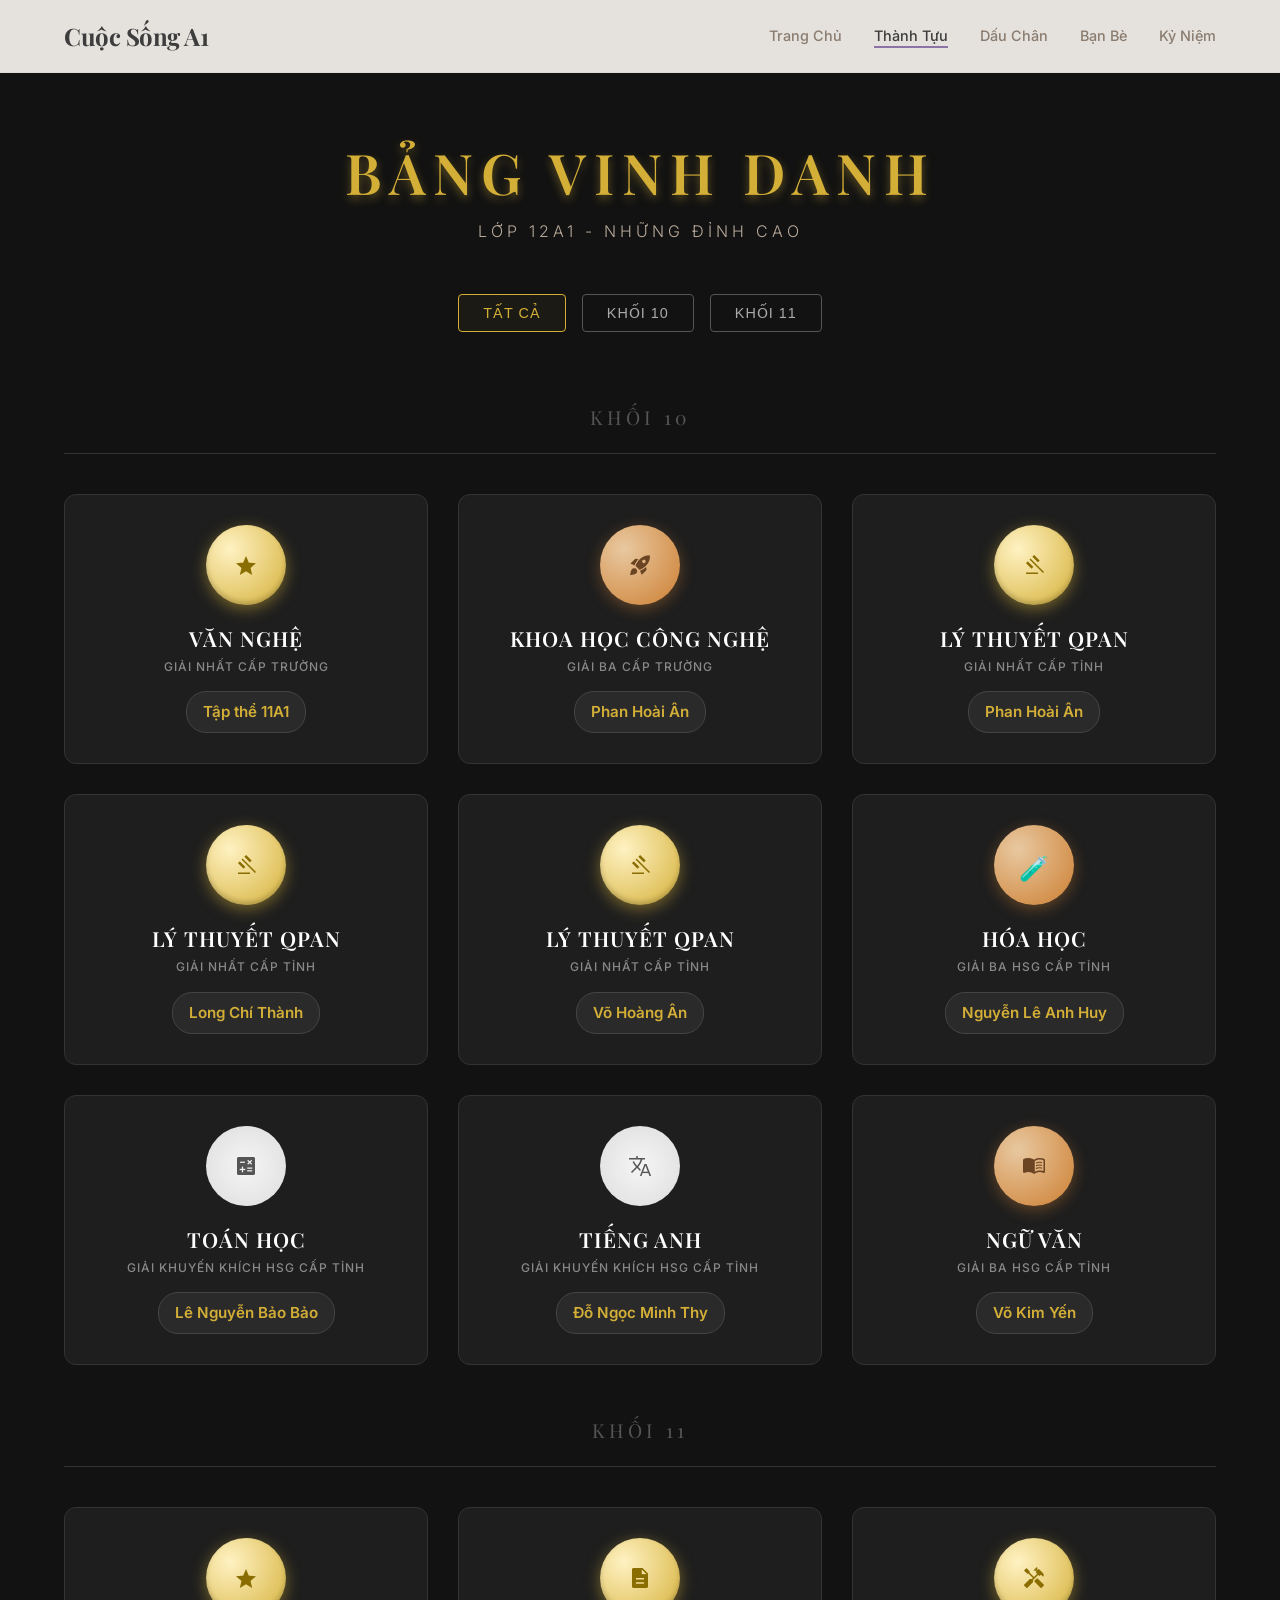
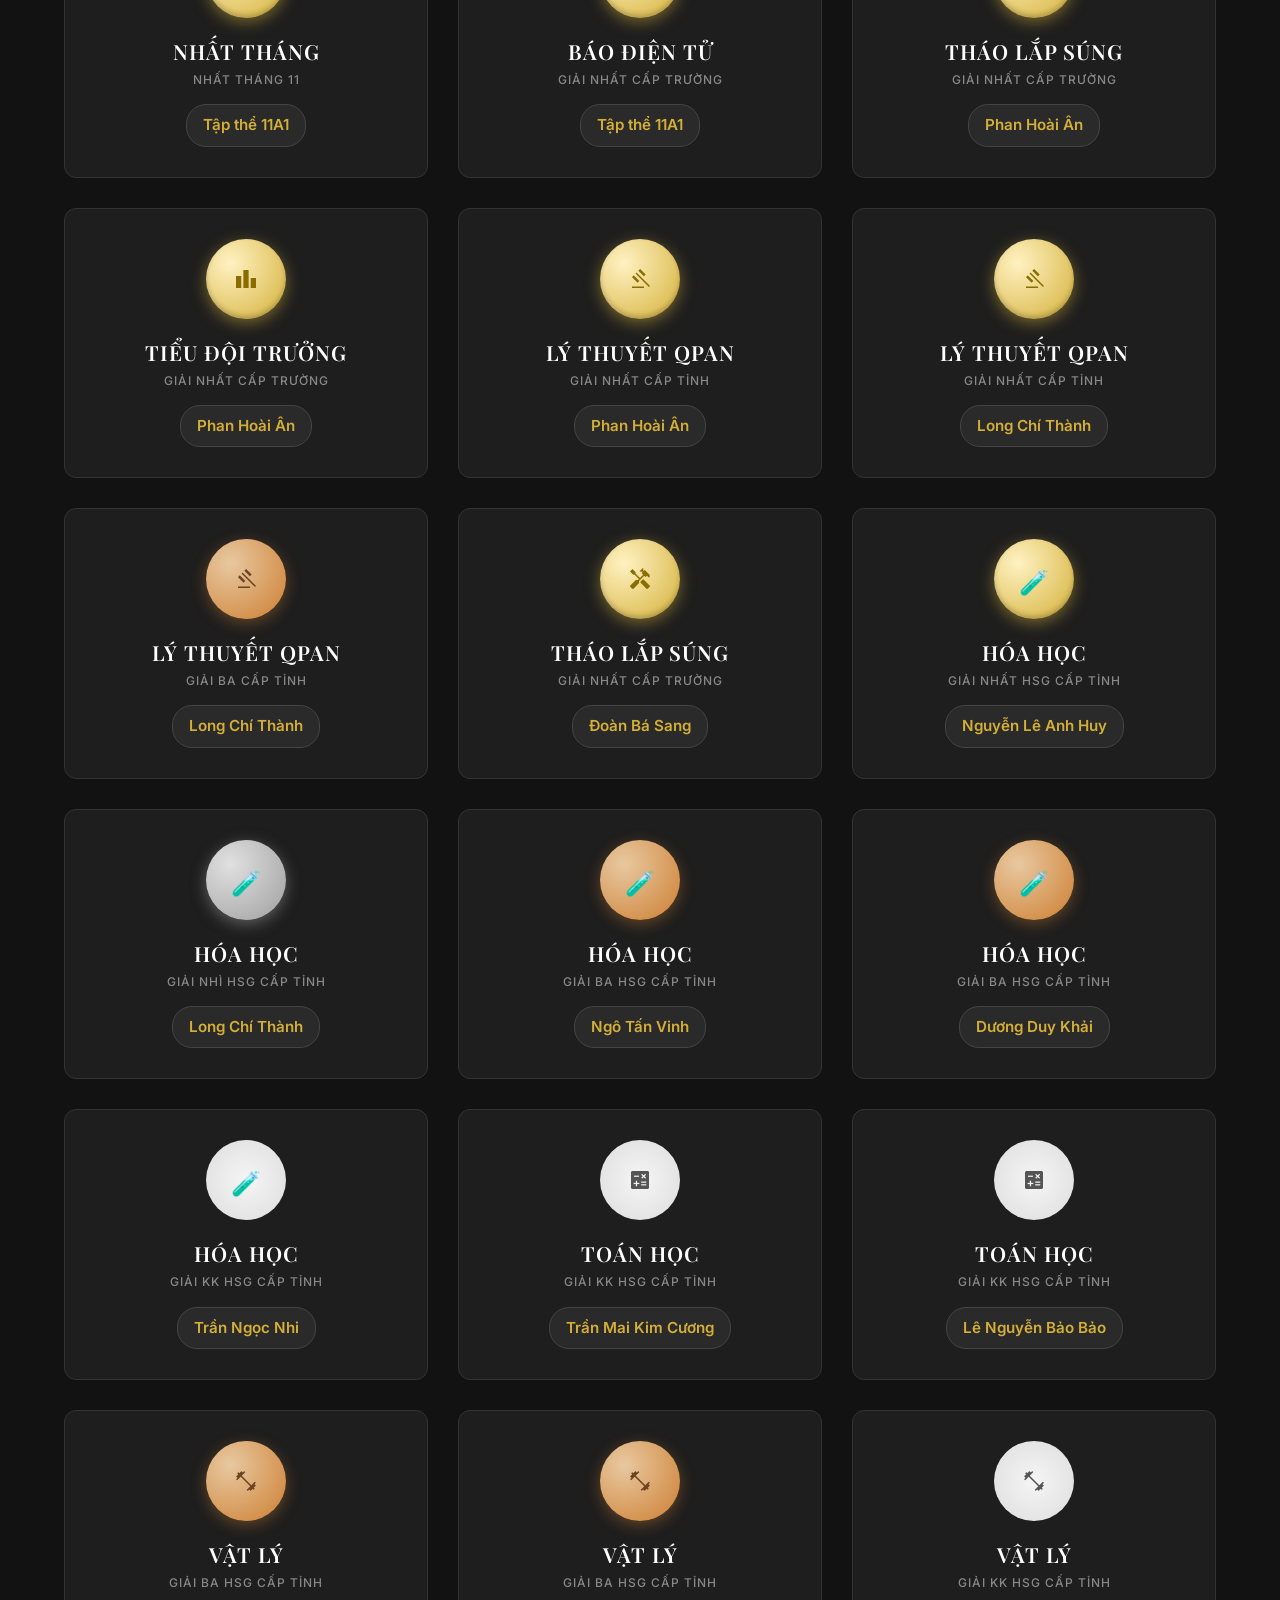
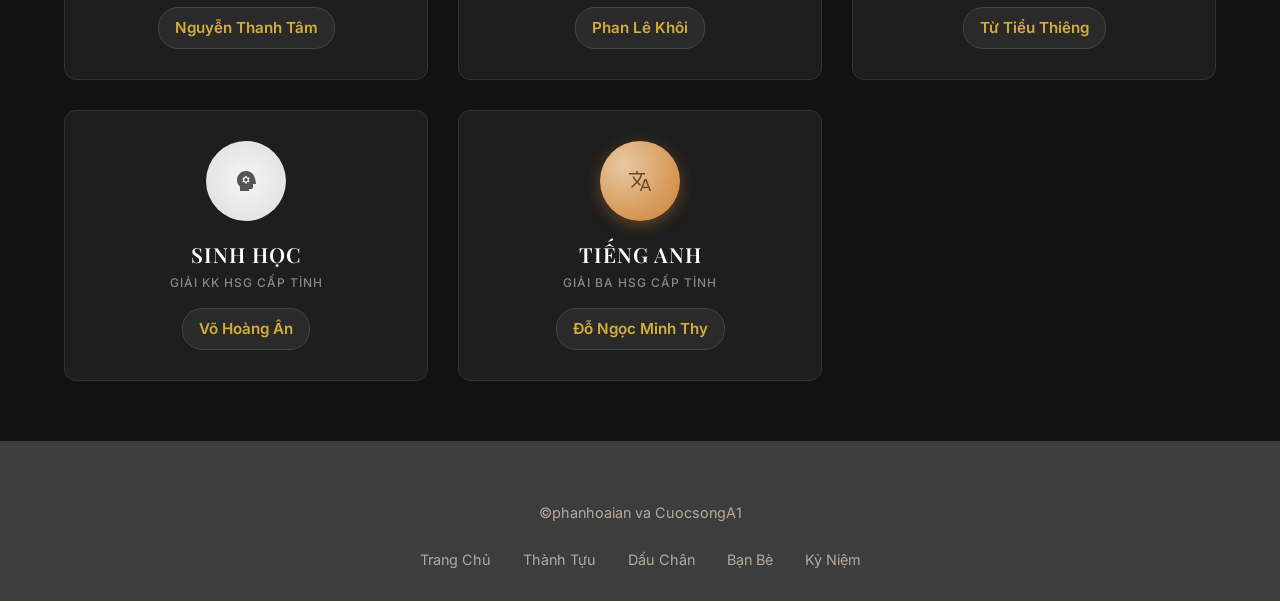
==== achievements/index.html @ 9101a154 "Add files via upload" ====
<!DOCTYPE html>
<html lang="vi">
<head>
    <meta charset="UTF-8">
    <meta name="viewport" content="width=device-width, initial-scale=1.0">
    <title>Bảng Vàng - 12A1</title>
    <!-- Material Icons (Sang trọng) -->
    <link rel="stylesheet" href="https://fonts.googleapis.com/css2?family=Material+Symbols+Outlined:opsz,wght,FILL,GRAD@24,400,0,0" />
    <link rel="stylesheet" href="css/style.css">
    <link rel="preconnect" href="https://fonts.googleapis.com">
    <link rel="preconnect" href="https://fonts.gstatic.com" crossorigin>
    <!-- Font Chữ Hoàng Gia -->
    <link href="https://fonts.googleapis.com/css2?family=Playfair+Display:wght@400;600;700&family=Inter:wght@300;400;500&display=swap" rel="stylesheet">
    <link rel="shortcut icon" href="https://scontent.fsgn22-1.fna.fbcdn.net/v/t39.30808-1/626630319_122153232092719823_8777034317655926720_n.jpg?stp=dst-jpg_s200x200_tt6&_nc_cat=101&ccb=1-7&_nc_sid=1d2534&_nc_eui2=AeEyj0QNQNaCWDldyul79r_QkZm5VjyvI9yRmblWPK8j3D_sSsfe5cs8A8IA8PeKLNAv_W7htjBFcPsHTziCKK48&_nc_ohc=3yDptLnnUp8Q7kNvwF9u_Lq&_nc_oc=AdrdIYrBHC6mQlR0VF8q8J63vqtb9BoQ-V44E0uIsfdupX2R-YuXMeVOrKI9eE0JbVaA23MNsVKDD-mw1TEElf0S&_nc_zt=24&_nc_ht=scontent.fsgn22-1.fna&_nc_gid=ArXGuorG_A_FlN2onKPrpw&oh=00_Af1xdZVEeotEnHmuKKEDjIhRKZL2exEjdsrtC2wed363jg&oe=69F21630" type="image/x-icon">

    <link href="https://fonts.googleapis.com/css2?family=Playfair+Display:wght@700;900&family=Inter:wght@400;500&display=swap" rel="stylesheet">
</head>
<body>
        <nav class="navbar">
        <div class="nav-container">
            <a href="" class="nav-logo">Cuộc Sống A1</a>
            <button class="nav-toggle" aria-label="Toggle menu">
                <span></span>
                <span></span>
                <span></span>
            </button>
            <ul class="nav-menu">
                <li><a href="">Trang Chủ</a></li>
                <li><a href="" class="active">Thành Tựu</a></li>
                <li><a href="">Dấu Chân</a></li>
                <li><a href="">Bạn Bè</a></li>
                <li><a href="">Kỷ Niệm</a></li>
            </ul>
        </div>
    </nav>

    <main class="royal-achievements">
        <div class="container">
            <br><br><br>
            <header class="royal-header">
                <h1>BẢNG VINH DANH</h1>
                <p style="text-transform: uppercase; letter-spacing: 4px; color: var(--text-muted); font-weight: 300;">Lớp 12A1 - Những đỉnh cao</p>
            </header>

            <div class="filters">
                <button class="filter-btn active" data-filter="all">Tất Cả</button>
                <button class="filter-btn" data-filter="10">Khối 10</button>
                <button class="filter-btn" data-filter="11">Khối 11</button>
            </div>

            <div class="trophy-grid">

                <!-- Tiêu đề khối -->
                <div class="section-divider" data-filter="10">KHỐI 10</div>

                <!-- 1. Văn Nghệ -->
                <div class="trophy-card" data-tier="1" data-filter="10">
                    <div class="trophy-icon gold">
                        <span class="material-symbols-outlined">star</span>
                    </div>
                    <div class="trophy-content">
                        <h2 class="trophy-title">VĂN NGHỆ</h2>
                        <p class="trophy-sub">GIẢI NHẤT CẤP TRƯỜNG</p>
                        <div class="trophy-pill">Tập thể 11A1</div>
                    </div>
                </div>

                <!-- 2. KHKT -->
                <div class="trophy-card" data-tier="3" data-filter="10">
                    <div class="trophy-icon bronze">
                        <span class="material-symbols-outlined">rocket_launch</span>
                    </div>
                    <div class="trophy-content">
                        <h2 class="trophy-title">KHOA HỌC CÔNG NGHỆ</h2>
                        <p class="trophy-sub">GIẢI BA CẤP TRƯỜNG</p>
                        <div class="trophy-pill">Phan Hoài Ân</div>
                    </div>
                </div>

                <!-- 3. QPAN (Phan) -->
                <div class="trophy-card" data-tier="1" data-filter="10">
                    <div class="trophy-icon gold">
                        <span class="material-symbols-outlined">gavel</span>
                    </div>
                    <div class="trophy-content">
                        <h2 class="trophy-title">LÝ THUYẾT QPAN</h2>
                        <p class="trophy-sub">GIẢI NHẤT CẤP TỈNH</p>
                        <div class="trophy-pill">Phan Hoài Ân</div>
                    </div>
                </div>

                <!-- 4. QPAN (Long) -->
                <div class="trophy-card" data-tier="1" data-filter="10">
                    <div class="trophy-icon gold">
                        <span class="material-symbols-outlined">gavel</span>
                    </div>
                    <div class="trophy-content">
                        <h2 class="trophy-title">LÝ THUYẾT QPAN</h2>
                        <p class="trophy-sub">GIẢI NHẤT CẤP TỈNH</p>
                        <div class="trophy-pill">Long Chí Thành</div>
                    </div>
                </div>

                <!-- 5. QPAN (Võ) -->
                <div class="trophy-card" data-tier="1" data-filter="10">
                    <div class="trophy-icon gold">
                        <span class="material-symbols-outlined">gavel</span>
                    </div>
                    <div class="trophy-content">
                        <h2 class="trophy-title">LÝ THUYẾT QPAN</h2>
                        <p class="trophy-sub">GIẢI NHẤT CẤP TỈNH</p>
                        <div class="trophy-pill">Võ Hoàng Ân</div>
                    </div>
                </div>

                <!-- 6. Hóa (Huy) -->
                <div class="trophy-card" data-tier="3" data-filter="10">
                    <div class="trophy-icon bronze">
                        <span class="material-symbols-outlined">🧪</span>
                    </div>
                    <div class="trophy-content">
                        <h2 class="trophy-title">HÓA HỌC</h2>
                        <p class="trophy-sub">GIẢI BA HSG CẤP TỈNH</p>
                        <div class="trophy-pill">Nguyễn Lê Anh Huy</div>
                    </div>
                </div>

                <!-- 7. Toán -->
                <div class="trophy-card" data-tier="medal" data-filter="10">
                    <div class="trophy-icon silver-star">
                        <span class="material-symbols-outlined">calculate</span>
                    </div>
                    <div class="trophy-content">
                        <h2 class="trophy-title">TOÁN HỌC</h2>
                        <p class="trophy-sub">GIẢI KHUYẾN KHÍCH HSG CẤP TỈNH</p>
                        <div class="trophy-pill">Lê Nguyễn Bảo Bảo</div>
                    </div>
                </div>

                <!-- 8. Anh (Thy) -->
                <div class="trophy-card" data-tier="medal" data-filter="10">
                    <div class="trophy-icon silver-star">
                        <span class="material-symbols-outlined">translate</span>
                    </div>
                    <div class="trophy-content">
                        <h2 class="trophy-title">TIẾNG ANH</h2>
                        <p class="trophy-sub">GIẢI KHUYẾN KHÍCH HSG CẤP TỈNH</p>
                        <div class="trophy-pill">Đỗ Ngọc Minh Thy</div>
                    </div>
                </div>

                <!-- 9. Văn (Yến) -->
                <div class="trophy-card" data-tier="3" data-filter="10">
                    <div class="trophy-icon bronze">
                        <span class="material-symbols-outlined">menu_book</span>
                    </div>
                    <div class="trophy-content">
                        <h2 class="trophy-title">NGỮ VĂN</h2>
                        <p class="trophy-sub">GIẢI BA HSG CẤP TỈNH</p>
                        <div class="trophy-pill">Võ Kim Yến</div>
                    </div>
                </div>

                <!-- Tiêu đề khối 11 -->
                <div class="section-divider" data-filter="11">KHỐI 11</div>

                <!-- 10. Sĩ Tố -->
                <div class="trophy-card" data-tier="1" data-filter="11">
                    <div class="trophy-icon gold">
                        <span class="material-symbols-outlined">star</span>
                    </div>
                    <div class="trophy-content">
                        <h2 class="trophy-title">NHẤT THÁNG</h2>
                        <p class="trophy-sub">NHẤT THÁNG 11</p>
                        <div class="trophy-pill">Tập thể 11A1</div>
                    </div>
                </div>

                <!-- 11. Báo Điện Tử -->
                <div class="trophy-card" data-tier="1" data-filter="11">
                    <div class="trophy-icon gold">
                        <span class="material-symbols-outlined">description</span>
                    </div>
                    <div class="trophy-content">
                        <h2 class="trophy-title">BÁO ĐIỆN TỬ</h2>
                        <p class="trophy-sub">GIẢI NHẤT CẤP TRƯỜNG</p>
                        <div class="trophy-pill">Tập thể 11A1</div>
                    </div>
                </div>

                <!-- 12. Tháo lắp súng (Phan) -->
                <div class="trophy-card" data-tier="1" data-filter="11">
                    <div class="trophy-icon gold">
                        <span class="material-symbols-outlined">handyman</span>
                    </div>
                    <div class="trophy-content">
                        <h2 class="trophy-title">THÁO LẮP SÚNG</h2>
                        <p class="trophy-sub">GIẢI NHẤT CẤP TRƯỜNG</p>
                        <div class="trophy-pill">Phan Hoài Ân</div>
                    </div>
                </div>

                <!-- 13. Tiểu đội trưởng (Phan) -->
                <div class="trophy-card" data-tier="1" data-filter="11">
                    <div class="trophy-icon gold">
                        <span class="material-symbols-outlined">leaderboard</span>
                    </div>
                    <div class="trophy-content">
                        <h2 class="trophy-title">TIỂU ĐỘI TRƯỞNG</h2>
                        <p class="trophy-sub">GIẢI NHẤT CẤP TRƯỜNG</p>
                        <div class="trophy-pill">Phan Hoài Ân</div>
                    </div>
                </div>

                <!-- 14. QPAN (Phan) -->
                <div class="trophy-card" data-tier="1" data-filter="11">
                    <div class="trophy-icon gold">
                        <span class="material-symbols-outlined">gavel</span>
                    </div>
                    <div class="trophy-content">
                        <h2 class="trophy-title">LÝ THUYẾT QPAN</h2>
                        <p class="trophy-sub">GIẢI NHẤT CẤP TỈNH</p>
                        <div class="trophy-pill">Phan Hoài Ân</div>
                    </div>
                </div>

                <!-- 15. QPAN (Long) -->
                <div class="trophy-card" data-tier="1" data-filter="11">
                    <div class="trophy-icon gold">
                        <span class="material-symbols-outlined">gavel</span>
                    </div>
                    <div class="trophy-content">
                        <h2 class="trophy-title">LÝ THUYẾT QPAN</h2>
                        <p class="trophy-sub">GIẢI NHẤT CẤP TỈNH</p>
                        <div class="trophy-pill">Long Chí Thành</div>
                    </div>
                </div>

                <!-- 16. QPAN Ba (Long) -->
                <div class="trophy-card" data-tier="3" data-filter="11">
                    <div class="trophy-icon bronze">
                        <span class="material-symbols-outlined">gavel</span>
                    </div>
                    <div class="trophy-content">
                        <h2 class="trophy-title">LÝ THUYẾT QPAN</h2>
                        <p class="trophy-sub">GIẢI BA CẤP TỈNH</p>
                        <div class="trophy-pill">Long Chí Thành</div>
                    </div>
                </div>

                <!-- 17. Tháo lắp súng (Sang) -->
                <div class="trophy-card" data-tier="1" data-filter="11">
                    <div class="trophy-icon gold">
                        <span class="material-symbols-outlined">handyman</span>
                    </div>
                    <div class="trophy-content">
                        <h2 class="trophy-title">THÁO LẮP SÚNG</h2>
                        <p class="trophy-sub">GIẢI NHẤT CẤP TRƯỜNG</p>
                        <div class="trophy-pill">Đoàn Bá Sang</div>
                    </div>
                </div>

                <!-- 18. HSG Hóa (Huy) -->
                <div class="trophy-card" data-tier="1" data-filter="11">
                    <div class="trophy-icon gold">
                        <span class="material-symbols-outlined">🧪</span>
                    </div>
                    <div class="trophy-content">
                        <h2 class="trophy-title">HÓA HỌC</h2>
                        <p class="trophy-sub">GIẢI NHẤT HSG CẤP TỈNH</p>
                        <div class="trophy-pill">Nguyễn Lê Anh Huy</div>
                    </div>
                </div>

                <!-- 19. HSG Hóa (Long) -->
                <div class="trophy-card" data-tier="2" data-filter="11">
                    <div class="trophy-icon silver">
                        <span class="material-symbols-outlined">🧪</span>
                    </div>
                    <div class="trophy-content">
                        <h2 class="trophy-title">HÓA HỌC</h2>
                        <p class="trophy-sub">GIẢI NHÌ HSG CẤP TỈNH</p>
                        <div class="trophy-pill">Long Chí Thành</div>
                    </div>
                </div>

                <!-- 20. Hóa Ba (Vinh) -->
                <div class="trophy-card" data-tier="3" data-filter="11">
                    <div class="trophy-icon bronze">
                        <span class="material-symbols-outlined">🧪</span>
                    </div>
                    <div class="trophy-content">
                        <h2 class="trophy-title">HÓA HỌC</h2>
                        <p class="trophy-sub">GIẢI BA HSG CẤP TỈNH</p>
                        <div class="trophy-pill">Ngô Tấn Vinh</div>
                    </div>
                </div>

                <!-- 21. Hóa Ba (Khải) -->
                <div class="trophy-card" data-tier="3" data-filter="11">
                    <div class="trophy-icon bronze">
                        <span class="material-symbols-outlined">🧪</span>
                    </div>
                    <div class="trophy-content">
                        <h2 class="trophy-title">HÓA HỌC</h2>
                        <p class="trophy-sub">GIẢI BA HSG CẤP TỈNH</p>
                        <div class="trophy-pill">Dương Duy Khải</div>
                    </div>
                </div>

                <!-- 22. KK Hóa (Nhi) -->
                <div class="trophy-card" data-tier="medal" data-filter="11">
                    <div class="trophy-icon silver-star">
                        <span class="material-symbols-outlined">🧪</span>
                    </div>
                    <div class="trophy-content">
                        <h2 class="trophy-title">HÓA HỌC</h2>
                        <p class="trophy-sub">GIẢI KK HSG CẤP TỈNH</p>
                        <div class="trophy-pill">Trần Ngọc Nhi</div>
                    </div>
                </div>

                <!-- 23. KK Toán (Cương) -->
                <div class="trophy-card" data-tier="medal" data-filter="11">
                    <div class="trophy-icon silver-star">
                        <span class="material-symbols-outlined">calculate</span>
                    </div>
                    <div class="trophy-content">
                        <h2 class="trophy-title">TOÁN HỌC</h2>
                        <p class="trophy-sub">GIẢI KK HSG CẤP TỈNH</p>
                        <div class="trophy-pill">Trần Mai Kim Cương</div>
                    </div>
                </div>

                <!-- 24. KK Toán (Bảo) -->
                <div class="trophy-card" data-tier="medal" data-filter="11">
                    <div class="trophy-icon silver-star">
                        <span class="material-symbols-outlined">calculate</span>
                    </div>
                    <div class="trophy-content">
                        <h2 class="trophy-title">TOÁN HỌC</h2>
                        <p class="trophy-sub">GIẢI KK HSG CẤP TỈNH</p>
                        <div class="trophy-pill">Lê Nguyễn Bảo Bảo</div>
                    </div>
                </div>

                <!-- 25. Lý Ba (Tâm) -->
                <div class="trophy-card" data-tier="3" data-filter="11">
                    <div class="trophy-icon bronze">
                        <span class="material-symbols-outlined">fitness_center</span>
                    </div>
                    <div class="trophy-content">
                        <h2 class="trophy-title">VẬT LÝ</h2>
                        <p class="trophy-sub">GIẢI BA HSG CẤP TỈNH</p>
                        <div class="trophy-pill">Nguyễn Thanh Tâm</div>
                    </div>
                </div>

                <!-- 26. Lý Ba (Khôi) -->
                <div class="trophy-card" data-tier="3" data-filter="11">
                    <div class="trophy-icon bronze">
                        <span class="material-symbols-outlined">fitness_center</span>
                    </div>
                    <div class="trophy-content">
                        <h2 class="trophy-title">VẬT LÝ</h2>
                        <p class="trophy-sub">GIẢI BA HSG CẤP TỈNH</p>
                        <div class="trophy-pill">Phan Lê Khôi</div>
                    </div>
                </div>

                <!-- 27. Lý KK (Thiêng) -->
                <div class="trophy-card" data-tier="medal" data-filter="11">
                    <div class="trophy-icon silver-star">
                        <span class="material-symbols-outlined">fitness_center</span>
                    </div>
                    <div class="trophy-content">
                        <h2 class="trophy-title">VẬT LÝ</h2>
                        <p class="trophy-sub">GIẢI KK HSG CẤP TỈNH</p>
                        <div class="trophy-pill">Từ Tiểu Thiêng</div>
                    </div>
                </div>

                <!-- 28. Sinh KK (Ân) -->
                <div class="trophy-card" data-tier="medal" data-filter="11">
                    <div class="trophy-icon silver-star">
                        <span class="material-symbols-outlined">psychology</span>
                    </div>
                    <div class="trophy-content">
                        <h2 class="trophy-title">SINH HỌC</h2>
                        <p class="trophy-sub">GIẢI KK HSG CẤP TỈNH</p>
                        <div class="trophy-pill">Võ Hoàng Ân</div>
                    </div>
                </div>

                <!-- 29. Anh Ba (Thy) -->
                <div class="trophy-card" data-tier="3" data-filter="11">
                    <div class="trophy-icon bronze">
                        <span class="material-symbols-outlined">translate</span>
                    </div>
                    <div class="trophy-content">
                        <h2 class="trophy-title">TIẾNG ANH</h2>
                        <p class="trophy-sub">GIẢI BA HSG CẤP TỈNH</p>
                        <div class="trophy-pill">Đỗ Ngọc Minh Thy</div>
                    </div>
                </div>

            </div>
        </div>
    </main>

     <footer class="footer">
         <div class="container">
            <p>©phanhoaian va CuocsongA1</p>
            <div class="footer-links">
                <a href="index.html">Trang Chủ</a>
                <a href="./achievements/">Thành Tựu</a>
                <a href="./timeline/">Dấu Chân</a>
                <a href="./members/">Bạn Bè</a>
                <a href="./gallery/">Kỷ Niệm</a>
            </div>
        </div>
    </footer>
    </footer>

    <script src="js/script.js"></script>
</body>
</html>
---- achievements/css/style.css ----
/* === ROYAL TROPHY BOARD (BẢNG VINH DANH HOÀNG GIA) === */
/* Reset & Base */
* {
    margin: 0;
    padding: 0;
    box-sizing: border-box;
}

:root {
    --bg-primary: #fdfaf6;
    --bg-secondary: #faf5f0;
    --accent-purple: #8b73a6;
    --accent-gold: #c9a86a;
    --text-dark: #3d3d3d;
    --text-light: #8a7c6f;
    --text-muted: #b8a99a;
    --white: #ffffff;
    --shadow: 0 8px 32px rgba(61, 61, 61, 0.08);
    --transition: all 0.4s cubic-bezier(0.16, 1, 0.3, 1);
}

html {
    scroll-behavior: smooth;
}

body {
    font-family: 'Inter', sans-serif;
    color: var(--text-dark);
    background-color: var(--bg-primary);
    line-height: 1.6;
    overflow-x: hidden;
}

h1, h2, h3, h4 {
    font-family: 'Playfair Display', serif;
    font-weight: 600;
    line-height: 1.3;
}

a {
    text-decoration: none;
    color: inherit;
    transition: var(--transition);
}

ul {
    list-style: none;
}

img {
    max-width: 100%;
    display: block;
}

.container {
    max-width: 1200px;
    margin: 0 auto;
    padding: 0 24px;
}

/* Navigation */
.navbar {
    position: fixed;
    top: 0;
    left: 0;
    right: 0;
    z-index: 1000;
    background: rgba(253, 250, 246, 0.9);
    backdrop-filter: blur(20px);
    border-bottom: 1px solid rgba(184, 169, 154, 0.15);
    transition: var(--transition);
}

.navbar.scrolled {
    box-shadow: var(--shadow);
}

.nav-container {
    max-width: 1200px;
    margin: 0 auto;
    padding: 0 24px;
    display: flex;
    align-items: center;
    justify-content: space-between;
    height: 72px;
}

.nav-logo {
    font-family: 'Playfair Display', serif;
    font-size: 1.5rem;
    font-weight: 700;
    color: var(--text-dark);
    letter-spacing: -0.02em;
}

.nav-menu {
    display: flex;
    gap: 32px;
    align-items: center;
}

.nav-menu a {
    font-size: 0.9rem;
    color: var(--text-light);
    font-weight: 500;
    position: relative;
}

.nav-menu a::after {
    content: '';
    position: absolute;
    bottom: -4px;
    left: 0;
    width: 0;
    height: 2px;
    background: var(--accent-purple);
    transition: var(--transition);
}

.nav-menu a:hover,
.nav-menu a.active {
    color: var(--text-dark);
}

.nav-menu a:hover::after,
.nav-menu a.active::after {
    width: 100%;
}

.nav-toggle {
    display: none;
    flex-direction: column;
    gap: 5px;
    background: none;
    border: none;
    cursor: pointer;
    padding: 8px;
}

.nav-toggle span {
    width: 24px;
    height: 2px;
    background: var(--text-dark);
    transition: var(--transition);
}

/* Music Toggle */
.music-toggle {
    position: fixed;
    bottom: 32px;
    right: 32px;
    width: 56px;
    height: 56px;
    border-radius: 50%;
    background: var(--white);
    border: 1px solid rgba(184, 169, 154, 0.3);
    box-shadow: var(--shadow);
    cursor: pointer;
    z-index: 999;
    display: flex;
    align-items: center;
    justify-content: center;
    transition: var(--transition);
}

.music-toggle:hover {
    transform: scale(1.1);
    border-color: var(--accent-purple);
}

.music-toggle.playing {
    background: var(--accent-purple);
    color: var(--white);
}

.music-icon {
    width: 24px;
    height: 24px;
}

/* Scroll Progress */
.scroll-progress {
    position: fixed;
    top: 0;
    left: 0;
    right: 0;
    height: 4px;
    z-index: 1001;
    pointer-events: none;
}

.progress-bar {
    height: 100%;
    background: linear-gradient(90deg, var(--accent-purple), var(--accent-gold));
    width: 0%;
    transition: width 0.1s ease-out;
}

/* Hero Section */
.hero {
    position: relative;
    min-height: 100vh;
    display: flex;
    align-items: center;
    justify-content: center;
    overflow: hidden;
}

.hero-bg {
    position: absolute;
    inset: 0;
    background: linear-gradient(135deg, #e8dfd6 0%, #f5ede6 50%, #e8e0d6 100%);
}

.hero-bg::before {
    content: '';
    position: absolute;
    inset: 0;
    background-image: url('https://images.unsplash.com/photo-1523050854058-8df90110c9f1?w=1920&h=1080&fit=crop');
    background-size: cover;
    background-position: center;
    opacity: 0.15;
}

.hero-content {
    text-align: center;
    padding: 0 24px;
    position: relative;
    z-index: 2;
    max-width: 800px;
}

.hero-title {
    font-size: clamp(3rem, 10vw, 6rem);
    color: var(--text-dark);
    margin-bottom: 1.5rem;
    opacity: 0;
    transform: translateY(40px);
    animation: fadeUp 1s ease forwards 0.3s;
}

.hero-divider {
    width: 80px;
    height: 3px;
    background: linear-gradient(90deg, var(--accent-purple), var(--accent-gold));
    margin: 2rem auto;
    opacity: 0;
    transform: scaleX(0);
    animation: scaleXIn 0.8s ease forwards 0.8s;
}

.hero-subtitle {
    font-size: 1.25rem;
    color: var(--text-light);
    margin-bottom: 2rem;
    opacity: 0;
    transform: translateY(30px);
    animation: fadeUp 1s ease forwards 0.6s;
}

.hero-quote {
    font-family: 'Playfair Display', serif;
    font-size: 1.25rem;
    font-style: italic;
    color: var(--accent-purple);
    margin-top: 3rem;
    padding: 0 24px;
    opacity: 0;
    transform: translateY(30px);
    animation: fadeUp 1s ease forwards 0.9s;
}

.hero-quote::before,
.hero-quote::after {
    content: '"';
    font-size: 2rem;
    opacity: 0.5;
}

.scroll-hint {
    display: flex;
    flex-direction: column;
    align-items: center;
    gap: 8px;
    margin-top: 4rem;
    opacity: 0;
    animation: fadeUp 1s ease forwards 1.2s;
    cursor: pointer;
    color: var(--text-muted);
    font-size: 0.875rem;
}

.scroll-hint svg {
    width: 24px;
    height: 24px;
    animation: bounce 2s infinite;
}

@keyframes fadeUp {
    to {
        opacity: 1;
        transform: translateY(0);
    }
}

@keyframes scaleXIn {
    to {
        opacity: 1;
        transform: scaleX(1);
    }
}

@keyframes bounce {
    0%, 20%, 50%, 80%, 100% { transform: translateY(0); }
    40% { transform: translateY(-8px); }
    60% { transform: translateY(-4px); }
}

/* Timeline Container */
.timeline-container {
    position: relative;
    padding: 80px 0;
}

.timeline-line {
    position: absolute;
    left: 50%;
    top: 0;
    bottom: 0;
    width: 2px;
    background: linear-gradient(180deg, var(--accent-purple) 0%, var(--accent-gold) 100%);
    transform: translateX(-50%);
}

/* Story Section */
.story-section {
    position: relative;
    padding: 100px 0;
    opacity: 0;
    transform: translateY(60px);
    transition: var(--transition);
}

.story-section.visible {
    opacity: 1;
    transform: translateY(0);
}

.story-section:nth-child(even) .story-content {
    flex-direction: row-reverse;
}

.story-section:nth-child(even) .story-text {
    text-align: right;
    padding-right: 60px;
    padding-left: 0;
}

.story-section:nth-child(even) .story-text::before {
    right: 0;
    left: auto;
}

.story-content {
    display: flex;
    align-items: center;
    gap: 48px;
    position: relative;
}

.story-text {
    flex: 1;
    padding-right: 60px;
    position: relative;
}

.story-text::before {
    content: '';
    position: absolute;
    top: 0;
    left: 0;
    width: 16px;
    height: 16px;
    background: var(--accent-purple);
    border-radius: 50%;
    box-shadow: 0 0 0 4px var(--white), 0 0 0 6px var(--accent-purple);
    z-index: 2;
}

.chapter-label {
    font-size: 0.75rem;
    text-transform: uppercase;
    letter-spacing: 0.2em;
    color: var(--accent-purple);
    font-weight: 600;
}

.story-text h2 {
    font-size: 2.5rem;
    color: var(--text-dark);
    margin: 1rem 0;
}

.story-text p {
    color: var(--text-light);
    margin-bottom: 1.5rem;
    font-size: 1.1rem;
}

.story-image {
    flex: 1;
    position: relative;
}

.story-image img {
    width: 100%;
    height: 400px;
    object-fit: cover;
    border-radius: 16px;
    box-shadow: var(--shadow);
    transition: var(--transition);
}

.story-image:hover img {
    transform: scale(1.03);
    box-shadow: 0 20px 60px rgba(61, 61, 61, 0.15);
}

.image-overlay {
    position: absolute;
    inset: 0;
    border-radius: 16px;
    background: linear-gradient(135deg, rgba(139, 115, 166, 0.1) 0%, rgba(201, 168, 106, 0.1) 100%);
    pointer-events: none;
}

/* Page Header */
.page-header {
    text-align: center;
    padding: 100px 0 60px;
}

.page-header h1 {
    font-size: 3.5rem;
    color: var(--text-dark);
    margin-bottom: 1rem;
}

.page-subtitle {
    font-size: 1.25rem;
    color: var(--text-light);
}

/* Achievement Filters */
.achievement-filters {
    display: flex;
    justify-content: center;
    gap: 16px;
    margin-bottom: 50px;
    flex-wrap: wrap;
}

.filter-btn {
    padding: 12px 28px;
    border: 1px solid rgba(184, 169, 154, 0.4);
    background: var(--white);
    color: var(--text-light);
    font-size: 0.9rem;
    border-radius: 50px;
    cursor: pointer;
    transition: var(--transition);
    font-weight: 500;
}

.filter-btn:hover,
.filter-btn.active {
    border-color: var(--accent-purple);
    color: var(--accent-purple);
    background: rgba(139, 115, 166, 0.05);
}

/* Achievement Grid */
.achievement-grid {
    display: grid;
    grid-template-columns: repeat(auto-fit, minmax(350px, 1fr));
    gap: 32px;
    margin-bottom: 80px;
}

.achievement-card {
    background: var(--white);
    border-radius: 20px;
    overflow: hidden;
    box-shadow: var(--shadow);
    transition: var(--transition);
    opacity: 0;
    transform: translateY(40px);
}

.achievement-card.visible {
    opacity: 1;
    transform: translateY(0);
}

.achievement-card:hover {
    transform: translateY(-10px);
    box-shadow: 0 20px 60px rgba(61, 61, 61, 0.12);
}

.card-image {
    position: relative;
    height: 240px;
    overflow: hidden;
}

.card-image img {
    width: 100%;
    height: 100%;
    object-fit: cover;
    transition: var(--transition);
}

.achievement-card:hover .card-image img {
    transform: scale(1.08);
}

.card-overlay {
    position: absolute;
    inset: 0;
    background: linear-gradient(180deg, transparent 0%, rgba(61, 61, 61, 0.3) 100%);
}

.card-content {
    padding: 24px;
}

.card-category {
    font-size: 0.75rem;
    text-transform: uppercase;
    letter-spacing: 0.15em;
    color: var(--accent-purple);
    font-weight: 600;
}

.card-content h3 {
    font-size: 1.5rem;
    margin: 0.75rem 0;
    color: var(--text-dark);
}

.card-content p {
    color: var(--text-light);
    font-size: 0.95rem;
}

/* Timeline Page */
.timeline-page {
    padding-bottom: 80px;
}

.timeline {
    position: relative;
    padding: 60px 0;
}

.timeline::before {
    content: '';
    position: absolute;
    left: 50%;
    top: 0;
    bottom: 0;
    width: 2px;
    background: linear-gradient(180deg, var(--accent-purple) 0%, var(--accent-gold) 100%);
    transform: translateX(-50%);
}

.timeline-item {
    position: relative;
    display: flex;
    align-items: flex-start;
    margin-bottom: 60px;
    opacity: 0;
    transform: translateX(-60px);
    transition: var(--transition);
}

.timeline-item.visible {
    opacity: 1;
    transform: translateX(0);
}

.timeline-item:nth-child(even) {
    justify-content: flex-end;
    text-align: right;
}

.timeline-item:nth-child(even) .timeline-dot {
    left: auto;
    right: 50%;
    transform: translateX(50%);
}

.timeline-item:nth-child(even) .timeline-content {
    margin-right: 40px;
    margin-left: 0;
}

.timeline-dot {
    position: absolute;
    left: 50%;
    top: 0;
    width: 20px;
    height: 20px;
    background: var(--white);
    border: 3px solid var(--accent-purple);
    border-radius: 50%;
    transform: translateX(-50%);
    z-index: 2;
    transition: var(--transition);
}

.timeline-item:hover .timeline-dot {
    border-color: var(--accent-gold);
    transform: translateX(-50%) scale(1.2);
}

.timeline-content {
    background: var(--white);
    padding: 28px;
    border-radius: 16px;
    box-shadow: var(--shadow);
    max-width: 400px;
    margin-left: 40px;
    position: relative;
    transition: var(--transition);
}

.timeline-item:hover .timeline-content {
    transform: scale(1.02);
    box-shadow: 0 20px 60px rgba(61, 61, 61, 0.15);
}

.timeline-year {
    font-size: 0.8rem;
    text-transform: uppercase;
    letter-spacing: 0.2em;
    color: var(--accent-purple);
    font-weight: 600;
}

.timeline-content h3 {
    font-size: 1.5rem;
    color: var(--text-dark);
    margin: 0.75rem 0;
}

.timeline-content p {
    color: var(--text-light);
    font-size: 0.95rem;
}

/* Members Grid */
.members-grid {
    display: grid;
    grid-template-columns: repeat(auto-fill, minmax(280px, 1fr));
    gap: 32px;
    margin-bottom: 80px;
}

.member-card {
    background: var(--white);
    border-radius: 20px;
    overflow: hidden;
    box-shadow: var(--shadow);
    transition: var(--transition);
    opacity: 0;
    transform: translateY(40px);
}

.member-card.visible {
    opacity: 1;
    transform: translateY(0);
}

.member-card:hover {
    transform: translateY(-10px);
    box-shadow: 0 20px 60px rgba(61, 61, 61, 0.12);
}

.member-avatar {
    position: relative;
    height: 300px;
    overflow: hidden;
}

.member-avatar img {
    width: 100%;
    height: 100%;
    object-fit: cover;
    transition: var(--transition);
}

.member-card:hover .member-avatar img {
    transform: scale(1.1);
}

.avatar-overlay {
    position: absolute;
    inset: 0;
    background: linear-gradient(180deg, transparent 0%, rgba(61, 61, 61, 0.4) 100%);
}

.member-info {
    padding: 24px;
}

.member-info h3 {
    font-size: 1.5rem;
    color: var(--text-dark);
    margin-bottom: 0.25rem;
}

.member-role {
    font-size: 0.85rem;
    color: var(--accent-purple);
    font-weight: 600;
    margin-bottom: 1rem;
    text-transform: uppercase;
    letter-spacing: 0.1em;
}

.member-bio {
    color: var(--text-light);
    font-size: 0.95rem;
}

/* Gallery Grid */
.gallery-grid {
    display: grid;
    grid-template-columns: repeat(auto-fill, minmax(280px, 1fr));
    gap: 20px;
    margin-bottom: 80px;
}

.gallery-item {
    position: relative;
    border-radius: 16px;
    overflow: hidden;
    cursor: pointer;
    opacity: 0;
    transform: translateY(40px);
    transition: var(--transition);
    aspect-ratio: 3/2;
}

.gallery-item.visible {
    opacity: 1;
    transform: translateY(0);
}

.gallery-item:hover {
    transform: scale(1.02);
}

.gallery-item img {
    width: 100%;
    height: 100%;
    object-fit: cover;
    transition: var(--transition);
}

.gallery-item:hover img {
    transform: scale(1.1);
}

.gallery-item::after {
    content: '';
    position: absolute;
    inset: 0;
    background: linear-gradient(180deg, transparent 60%, rgba(61, 61, 61, 0.5) 100%);
    opacity: 0;
    transition: var(--transition);
}

.gallery-item:hover::after {
    opacity: 1;
}

/* Lightbox */
.lightbox {
    position: fixed;
    inset: 0;
    background: rgba(0, 0, 0, 0.9);
    z-index: 2000;
    display: flex;
    align-items: center;
    justify-content: center;
    opacity: 0;
    visibility: hidden;
    transition: var(--transition);
}

.lightbox.active {
    opacity: 1;
    visibility: visible;
}

.lightbox-content {
    position: relative;
    max-width: 90vw;
    max-height: 90vh;
}

.lightbox-image {
    max-width: 100%;
    max-height: 80vh;
    object-fit: contain;
    border-radius: 8px;
}

.lightbox-close,
.lightbox-nav {
    position: absolute;
    background: rgba(255, 255, 255, 0.1);
    border: none;
    color: var(--white);
    font-size: 2rem;
    width: 50px;
    height: 50px;
    border-radius: 50%;
    cursor: pointer;
    display: flex;
    align-items: center;
    justify-content: center;
    transition: var(--transition);
    backdrop-filter: blur(10px);
}

.lightbox-close:hover,
.lightbox-nav:hover {
    background: rgba(255, 255, 255, 0.2);
    transform: scale(1.1);
}

.lightbox-close {
    top: -70px;
    right: 0;
}

.lightbox-nav {
    top: 50%;
    transform: translateY(-50%);
    font-size: 2.5rem;
    width: 60px;
    height: 60px;
}

.lightbox-nav.prev {
    left: -70px;
}

.lightbox-nav.next {
    right: -70px;
}

/* Footer */
.footer {
    background: var(--text-dark);
    color: var(--white);
    padding: 60px 0 30px;
}

.footer p {
    text-align: center;
    color: var(--text-muted);
    font-size: 0.9rem;
}

.footer-links {
    display: flex;
    justify-content: center;
    gap: 32px;
    margin-top: 24px;
    flex-wrap: wrap;
}

.footer-links a {
    color: var(--text-muted);
    font-size: 0.9rem;
    transition: var(--transition);
}

.footer-links a:hover {
    color: var(--accent-gold);
}

/* Responsive */
@media (max-width: 992px) {
    .timeline-line {
        left: 30px;
    }

    .story-section:nth-child(even) .story-content,
    .story-content {
        flex-direction: column;
    }

    .story-section:nth-child(even) .story-image,
    .story-image {
        order: -1;
        width: 100%;
    }

    .story-section:nth-child(even) .story-text,
    .story-text {
        padding-right: 0;
        text-align: left;
    }

    .story-text::before {
        left: -46px;
    }

    .timeline-content {
        margin-left: 60px;
    }

    .timeline-item:nth-child(even) .timeline-content {
        margin-right: 0;
        margin-left: 60px;
        text-align: left;
    }

    .timeline-item:nth-child(even) .timeline-dot {
        left: 30px;
        right: auto;
        transform: translateX(0);
    }
}

@media (max-width: 768px) {
    .nav-toggle {
        display: flex;
    }

    .nav-menu {
        position: fixed;
        top: 72px;
        left: 0;
        right: 0;
        background: var(--bg-primary);
        flex-direction: column;
        padding: 24px;
        gap: 0;
        clip-path: polygon(0 0, 100% 0, 100% 0, 0 0);
        transition: var(--transition);
    }

    .nav-menu.open {
        clip-path: polygon(0 0, 100% 0, 100% 100%, 0 100%);
    }

    .nav-menu li {
        width: 100%;
        border-bottom: 1px solid rgba(184, 169, 154, 0.15);
    }

    .nav-menu a {
        display: block;
        padding: 16px 0;
    }

    .nav-menu a::after {
        display: none;
    }

    .music-toggle {
        bottom: 24px;
        right: 24px;
        width: 48px;
        height: 48px;
    }

    .hero-title {
        font-size: 2.5rem;
    }

    .hero-subtitle {
        font-size: 1.1rem;
    }

    .hero-quote {
        font-size: 1.1rem;
    }

    .page-header h1 {
        font-size: 2.5rem;
    }

    .story-text h2 {
        font-size: 1.75rem;
    }

    .timeline-content {
        padding: 20px;
        margin-left: 50px;
        max-width: none;
    }

    .timeline-item:nth-child(even) .timeline-content {
        margin-left: 50px;
    }

    .lightbox-nav {
        left: 10px;
        right: 10px;
        width: 40px;
        height: 40px;
        font-size: 1.5rem;
    }

    .lightbox-nav.prev {
        left: 10px;
    }

    .lightbox-nav.next {
        right: 10px;
    }

    .lightbox-close {
        top: -60px;
        right: 0;
        width: 40px;
        height: 40px;
        font-size: 1.5rem;
    }
}
/* Danh sách thành tích trong achievement card */
.achievement-list {
    list-style: none;
    padding: 0;
    margin: 1.5rem 0 0 0;
    display: flex;
    flex-direction: column;
    gap: 0.75rem;
}

.achievement-list li {
    font-size: 0.95rem;
    color: var(--text-light);
    display: flex;
    align-items: flex-start;
    gap: 10px;
    line-height: 1.5;
}

/* Tô đậm chữ trong thẻ li */
.achievement-list strong {
    color: var(--text-dark);
    font-weight: 600;
}
.royal-achievements {
    background-color: #121212; /* Nền đen mờ để làm nổi bật vàng */
    padding: 60px 0;
    margin-top: -1px; /* Kéo sát lên */
}

.royal-header {
    text-align: center;
    margin-bottom: 50px;
    color: var(--white);
}

.royal-header h1 {
    font-family: 'Playfair Display', serif;
    font-size: 3.5rem;
    letter-spacing: 8px;
    color: #d4af37; /* Vàng Gold */
    text-shadow: 0 4px 10px rgba(212, 175, 55, 0.4);
    margin-bottom: 10px;
}

/* Bộ lọc */
.filters {
    display: flex;
    justify-content: center;
    gap: 16px;
    margin-bottom: 50px;
    flex-wrap: wrap;
}

.filter-btn {
    padding: 10px 24px;
    background: transparent;
    border: 1px solid #555;
    color: #aaa;
    font-size: 0.9rem;
    border-radius: 4px;
    cursor: pointer;
    transition: var(--transition);
    text-transform: uppercase;
    letter-spacing: 1px;
}

.filter-btn:hover,
.filter-btn.active {
    border-color: #d4af37;
    color: #d4af37;
    background: rgba(212, 175, 55, 0.05);
}

/* Lưới Huy chương */
.trophy-grid {
    display: grid;
    grid-template-columns: repeat(auto-fill, minmax(350px, 1fr));
    gap: 30px;
}

/* Tiêu đề phân cách Khối */
.section-divider {
    width: 100%;
    grid-column: 1 / -1;
    text-align: center;
    font-family: 'Playfair Display', serif;
    font-size: 1.2rem;
    color: #555;
    letter-spacing: 4px;
    text-transform: uppercase;
    padding: 20px 0;
    border-bottom: 1px solid #333;
    margin-bottom: 10px;
}

/* Thẻ Huy chương (Tối giản, quyền lực) */
.trophy-card {
    background: #1e1e1e; /* Nền đen nhám */
    border: 1px solid #333;
    border-radius: 12px;
    padding: 30px 20px;
    text-align: center;
    transition: var(--transition);
    position: relative;
    overflow: hidden;
}

.trophy-card:hover {
    border-color: #d4af37;
    transform: translateY(-5px);
    box-shadow: 0 10px 30px rgba(212, 175, 55, 0.1);
}

/* Hiệu ứng ánh sáng viền Neon Gold (Dành cho Huy chương Vàng) */
.trophy-card[data-tier="1"]:hover {
    box-shadow: 0 0 20px rgba(212, 175, 55, 0.4), 0 0 40px rgba(212, 175, 55, 0.2);
}

/* Icon Huy chương - LỚN và 3D */
.trophy-icon {
    width: 80px;
    height: 80px;
    margin: 0 auto 20px auto;
    border-radius: 50%;
    display: flex;
    align-items: center;
    justify-content: center;
    font-size: 2rem; /* Icon cực to */
    color: #fff;
    position: relative;
}

/* Vàng */
.trophy-icon.gold {
    background: radial-gradient(circle at 30% 30%, #fff2c2, #d4af37);
    color: #8a6d00;
    box-shadow: 0 4px 15px rgba(212, 175, 55, 0.5), inset 0 -3px 5px rgba(0,0,0,0.2);
}

/* Bạc (Cho giải Nhì) */
.trophy-icon.silver {
    background: radial-gradient(circle at 30% 30%, #e0e0e0, #a0a0a0);
    color: #666;
    box-shadow: 0 4px 15px rgba(160,160,160,0.5);
}

/* Đồng (Giải Ba) */
.trophy-icon.bronze {
    background: radial-gradient(circle at 30% 30%, #e8c8a0, #cd7f32);
    color: #6b4423;
    box-shadow: 0 4px 15px rgba(205, 127, 50, 0.4);
}

/* Khuyến Khích (Sao nhỏ) */
.trophy-icon.silver-star {
    background: radial-gradient(circle, #f5f5f5, #ddd);
    color: #555;
    font-size: 1.5rem; /* Icon nhỏ hơn một chút cho Khuyến khích */
}

/* Icon Material */
.trophy-icon .material-symbols-outlined {
    font-variation-settings: 'FILL' 1, 'wght' 400, 'GRAD' 0, 'opsz' 48;
}

/* Nội dung */
.trophy-content h2 {
    font-family: 'Playfair Display', serif;
    font-size: 1.3rem;
    color: var(--white);
    text-transform: uppercase;
    letter-spacing: 1px;
    margin-bottom: 5px;
}

.trophy-sub {
    font-size: 0.75rem;
    color: #888;
    text-transform: uppercase;
    letter-spacing: 1px;
    margin-bottom: 15px;
    font-weight: 500;
}

/* Pill (Tên + Lớp) */
.trophy-pill {
    display: inline-block;
    background: #2a2a2a;
    color: #d4af37; /* Vàng */
    font-size: 0.95rem;
    font-weight: 600;
    padding: 8px 16px;
    border-radius: 20px;
    border: 1px solid #444;
    font-family: 'Inter', sans-serif;
    transition: var(--transition);
}

.trophy-card:hover .trophy-pill {
    background: #d4af37;
    color: #121212;
    border-color: #d4af37;
}

/* Responsive */
@media (max-width: 480px) {
    .royal-header h1 {
        font-size: 2.2rem;
        letter-spacing: 4px;
    }
    .trophy-grid {
        grid-template-columns: 1fr;
    }
}
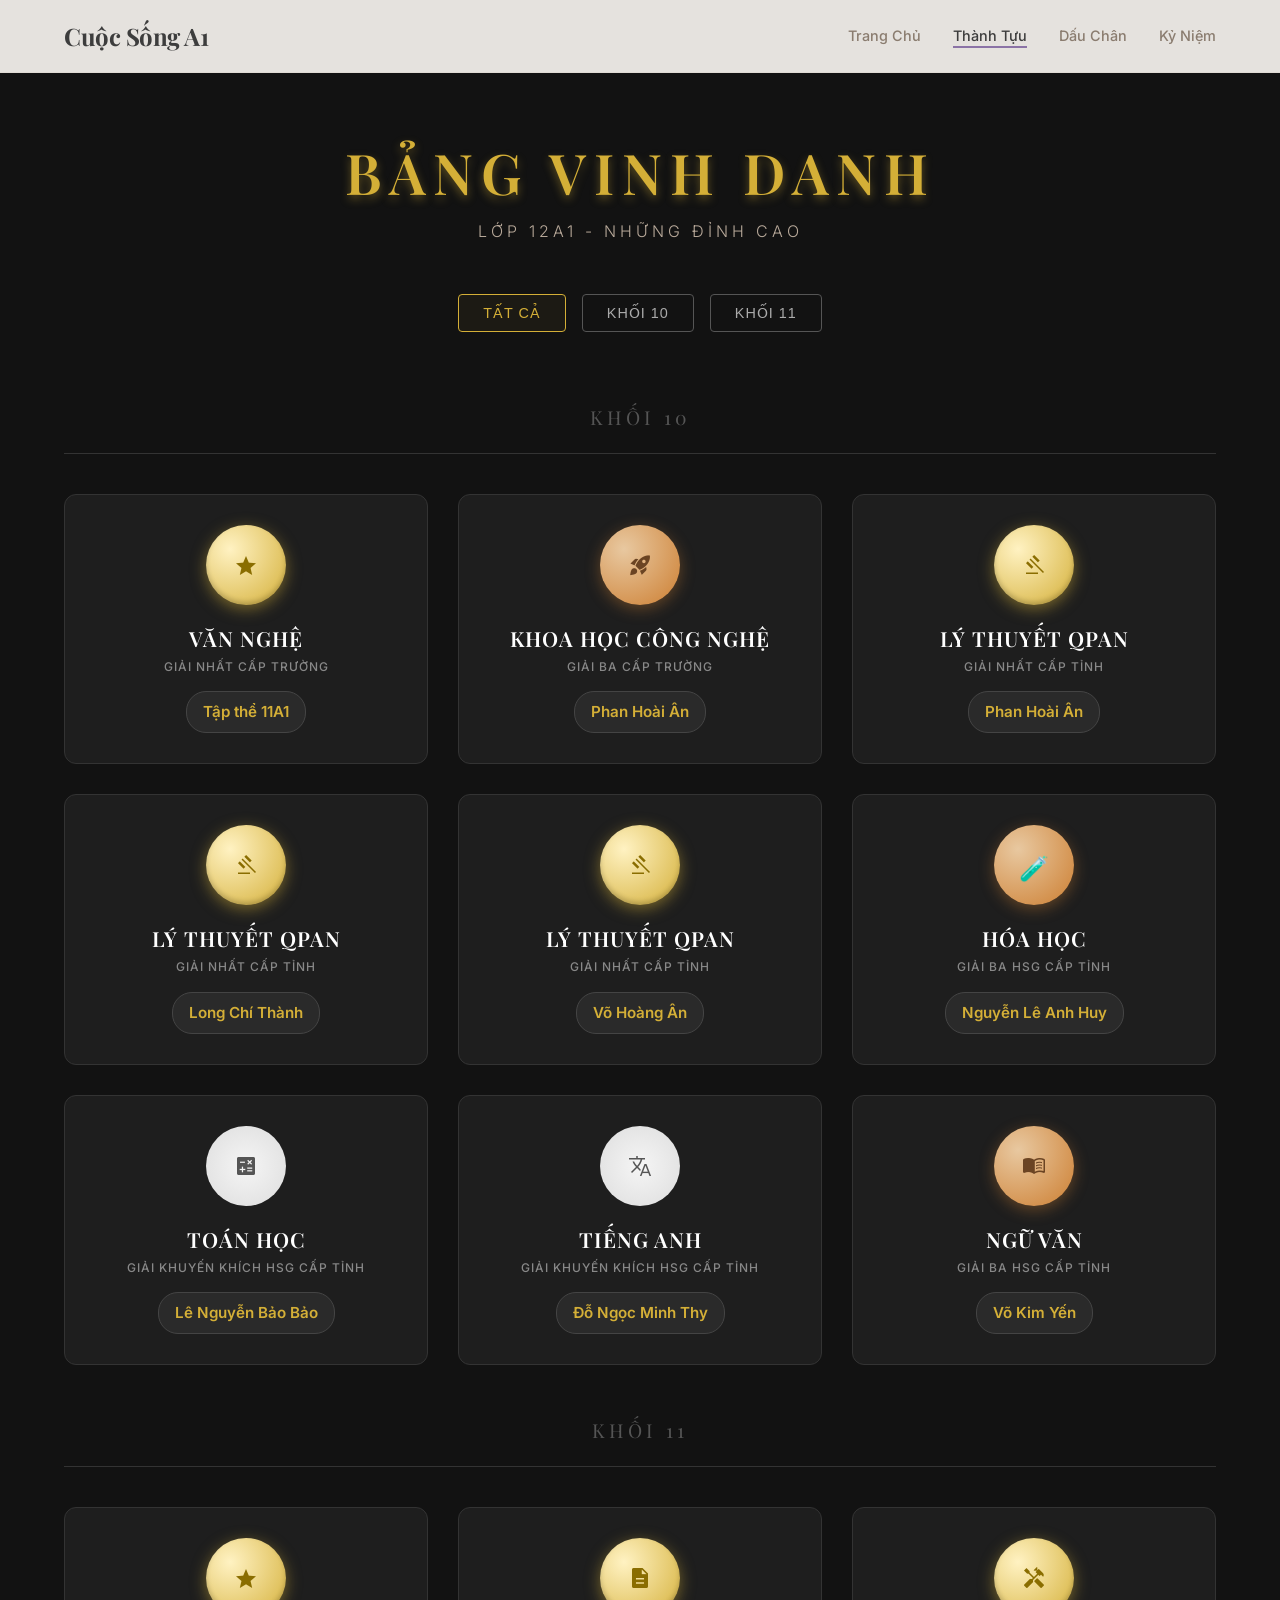
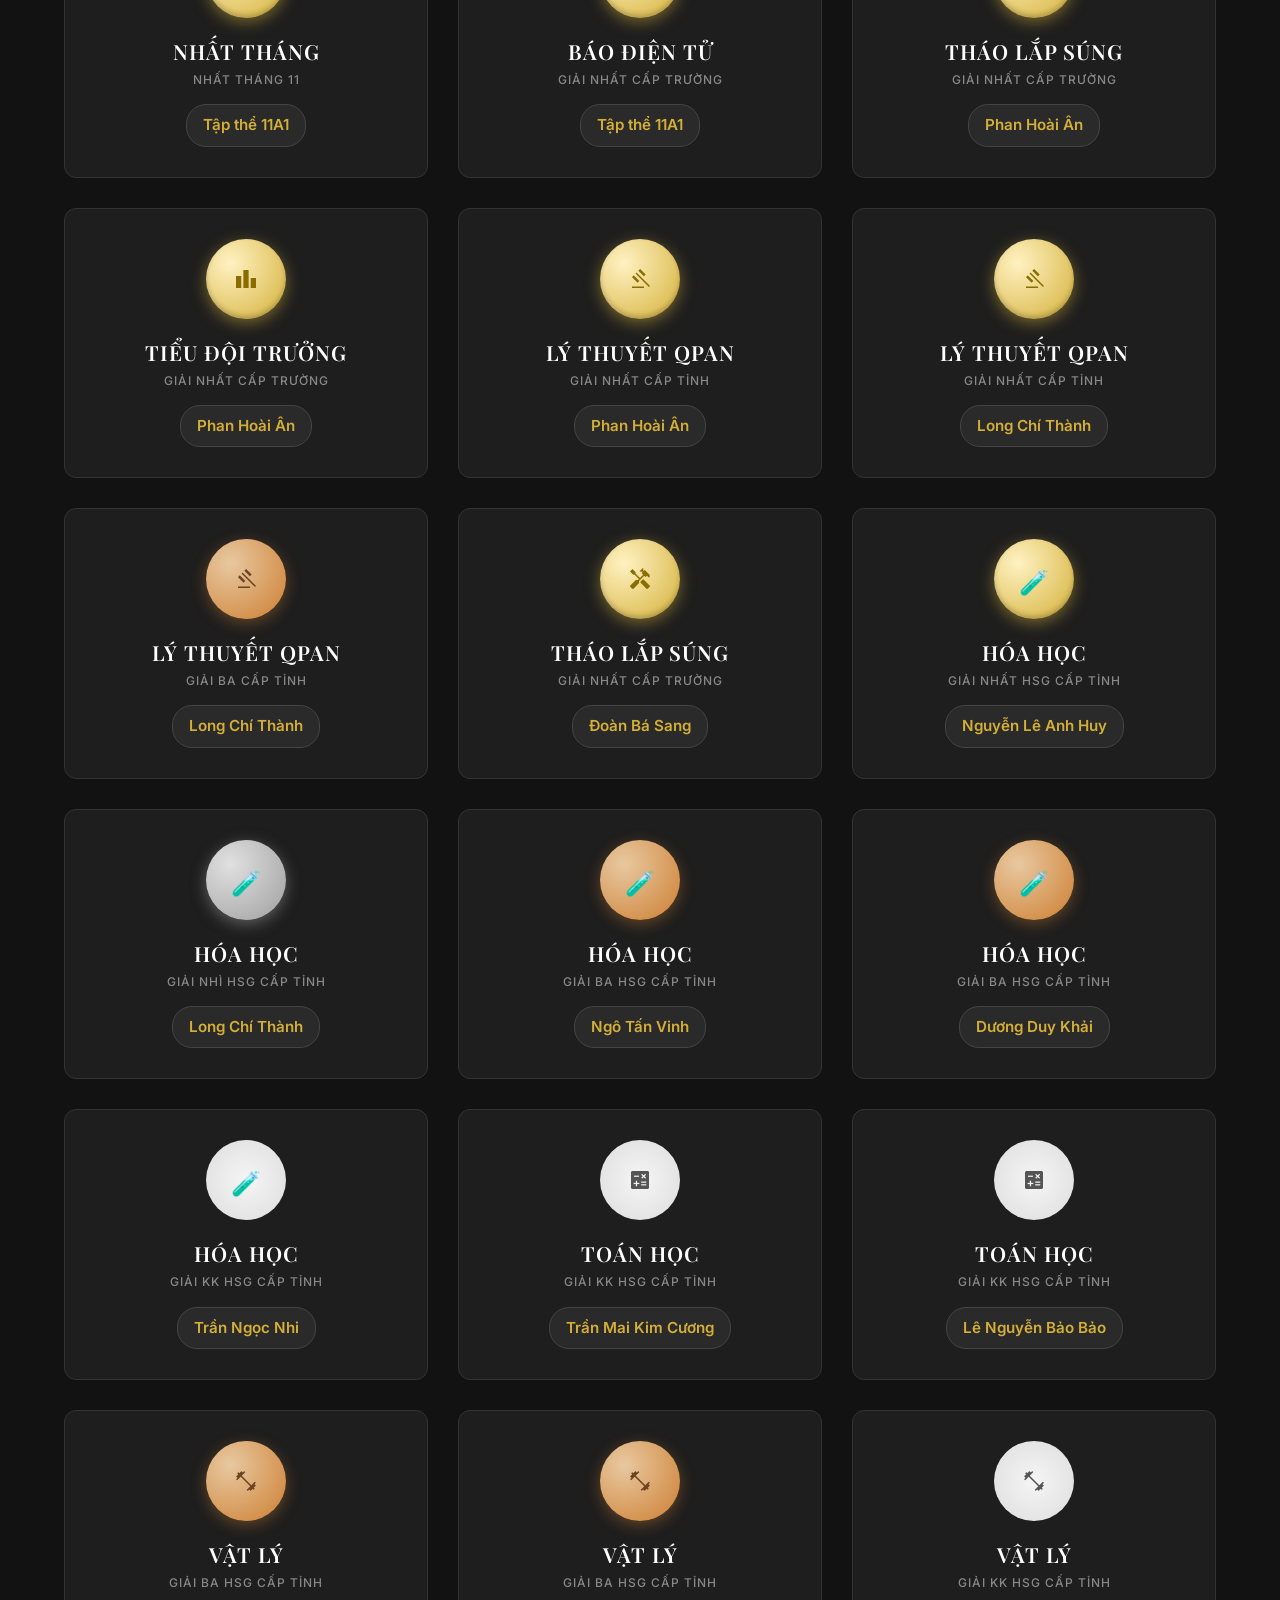
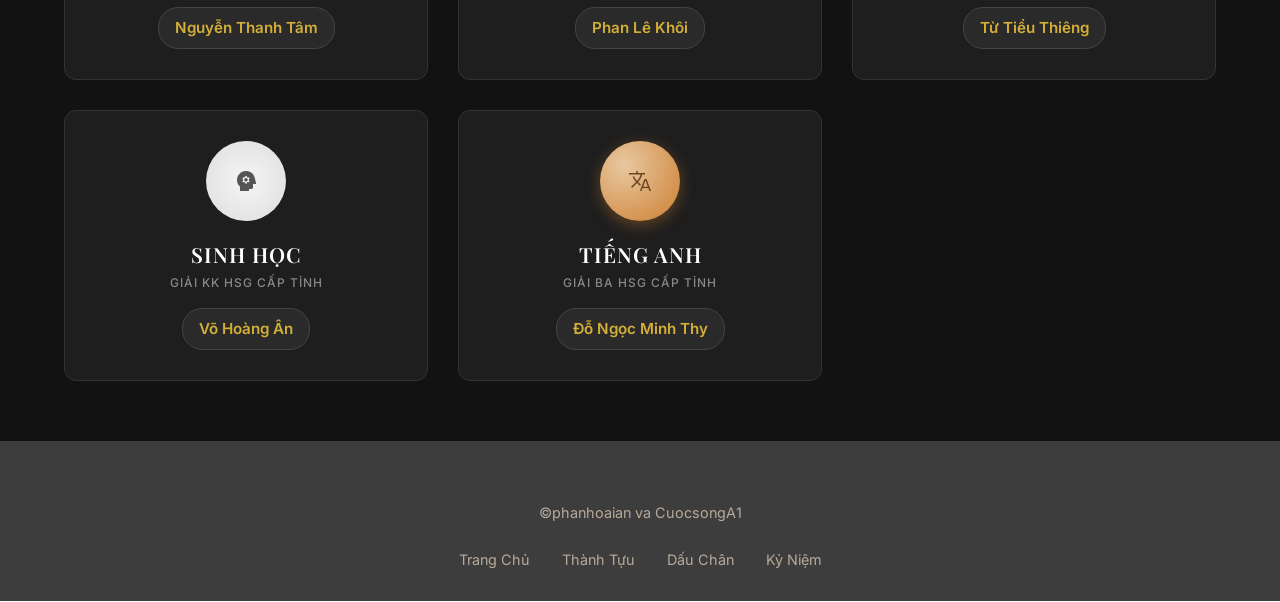
==== commit 885bc299: "Update index.html" ====
--- a/achievements/index.html
+++ b/achievements/index.html
@@ -25,11 +25,10 @@
                 <span></span>
             </button>
             <ul class="nav-menu">
-                <li><a href="">Trang Chủ</a></li>
-                <li><a href="" class="active">Thành Tựu</a></li>
-                <li><a href="">Dấu Chân</a></li>
-                <li><a href="">Bạn Bè</a></li>
-                <li><a href="">Kỷ Niệm</a></li>
+                <li><a href="https://shungching.github.io/cuocsonga1/">Trang Chủ</a></li>
+                <li><a href="https://shungching.github.io/cuocsonga1/achievements" class="active">Thành Tựu</a></li>
+                <li><a href="https://shungching.github.io/cuocsonga1/timeline">Dấu Chân</a></li>
+                <li><a href="https://drive.google.com/drive/folders/1b-xM9OxWRx40yR7_NTK7ebSOd1DAEus-?usp=sharing">Kỷ Niệm</a></li>
             </ul>
         </div>
     </nav>
@@ -412,16 +411,15 @@
          <div class="container">
             <p>©phanhoaian va CuocsongA1</p>
             <div class="footer-links">
-                <a href="index.html">Trang Chủ</a>
-                <a href="./achievements/">Thành Tựu</a>
-                <a href="./timeline/">Dấu Chân</a>
-                <a href="./members/">Bạn Bè</a>
-                <a href="./gallery/">Kỷ Niệm</a>
+                <a href="https://shungching.github.io/cuocsonga1/">Trang Chủ</a>
+                <a href="https://shungching.github.io/cuocsonga1//achievements/">Thành Tựu</a>
+                <a href="https://shungching.github.io/cuocsonga1//timeline/">Dấu Chân</a>
+                <a href="https://drive.google.com/drive/folders/1b-xM9OxWRx40yR7_NTK7ebSOd1DAEus-?usp=sharing">Kỷ Niệm</a>
             </div>
         </div>
     </footer>
-    </footer>
+
 
     <script src="js/script.js"></script>
 </body>
-</html>+</html>
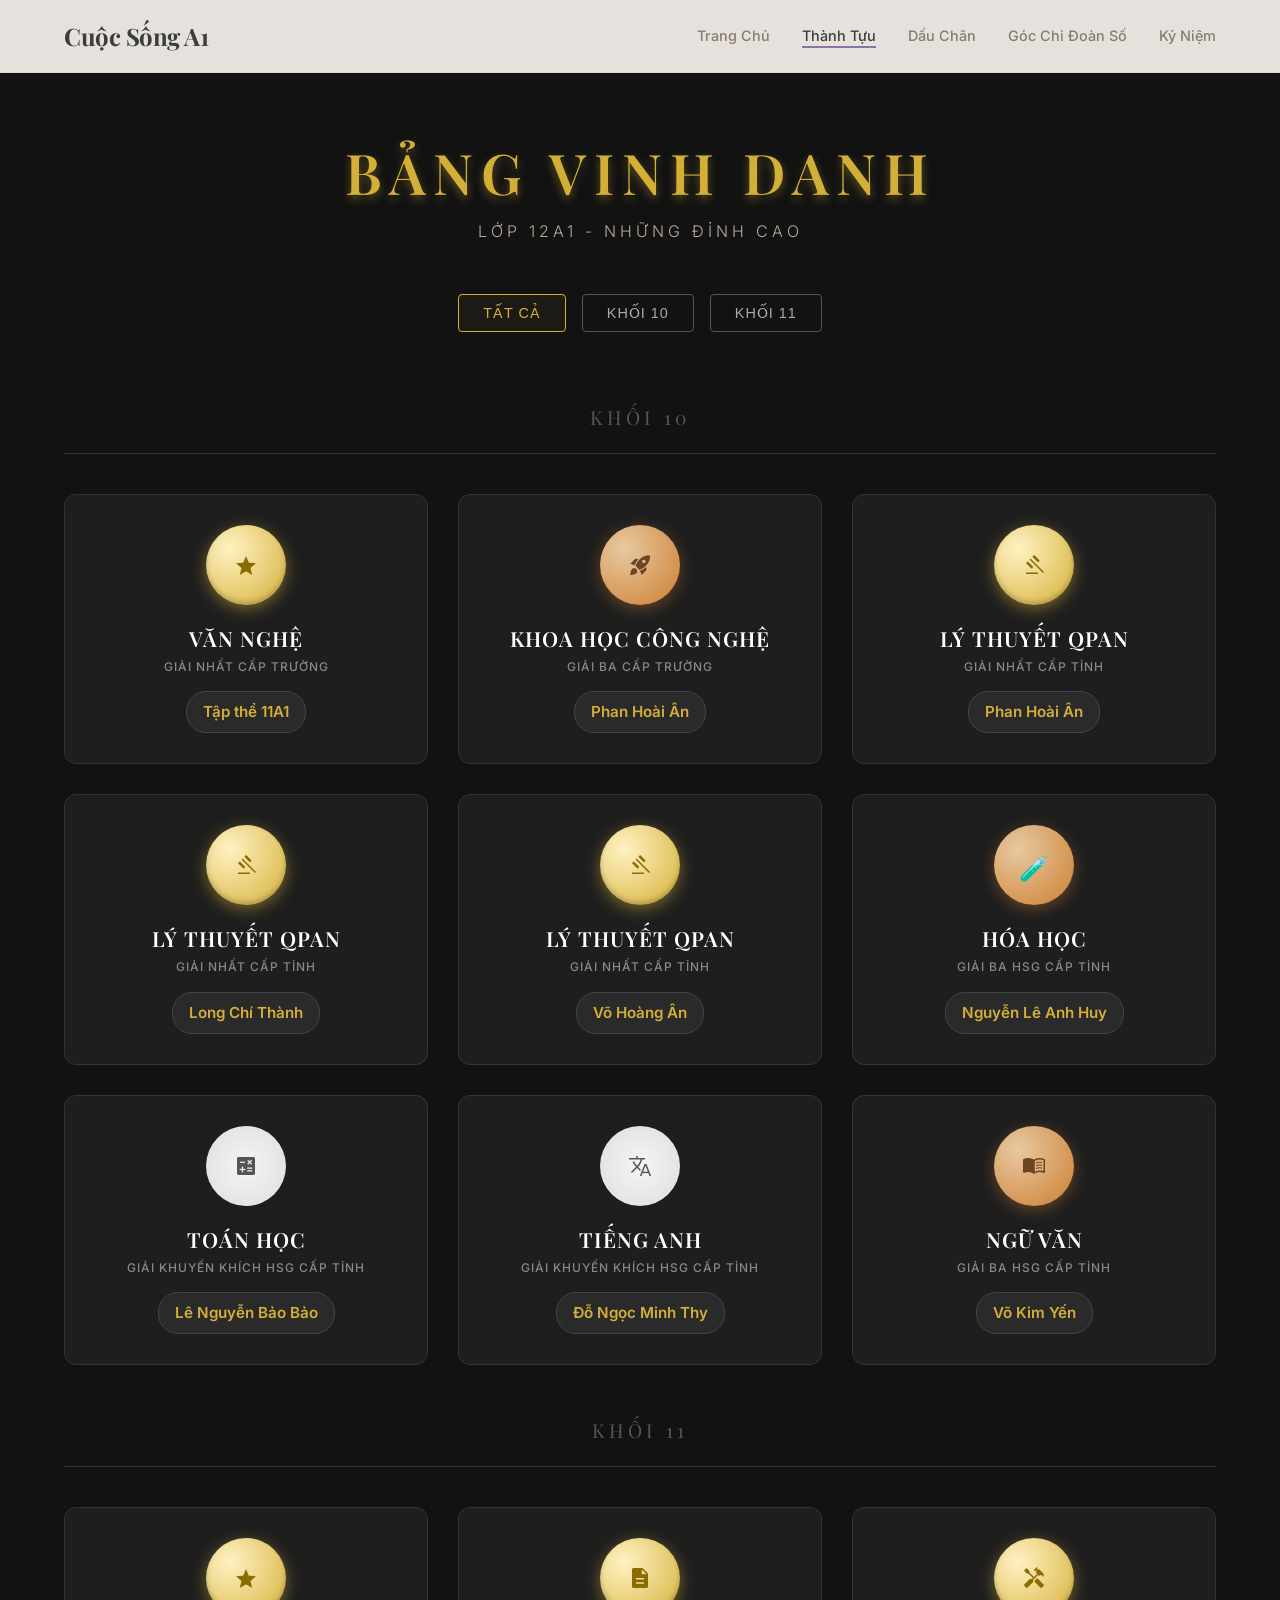
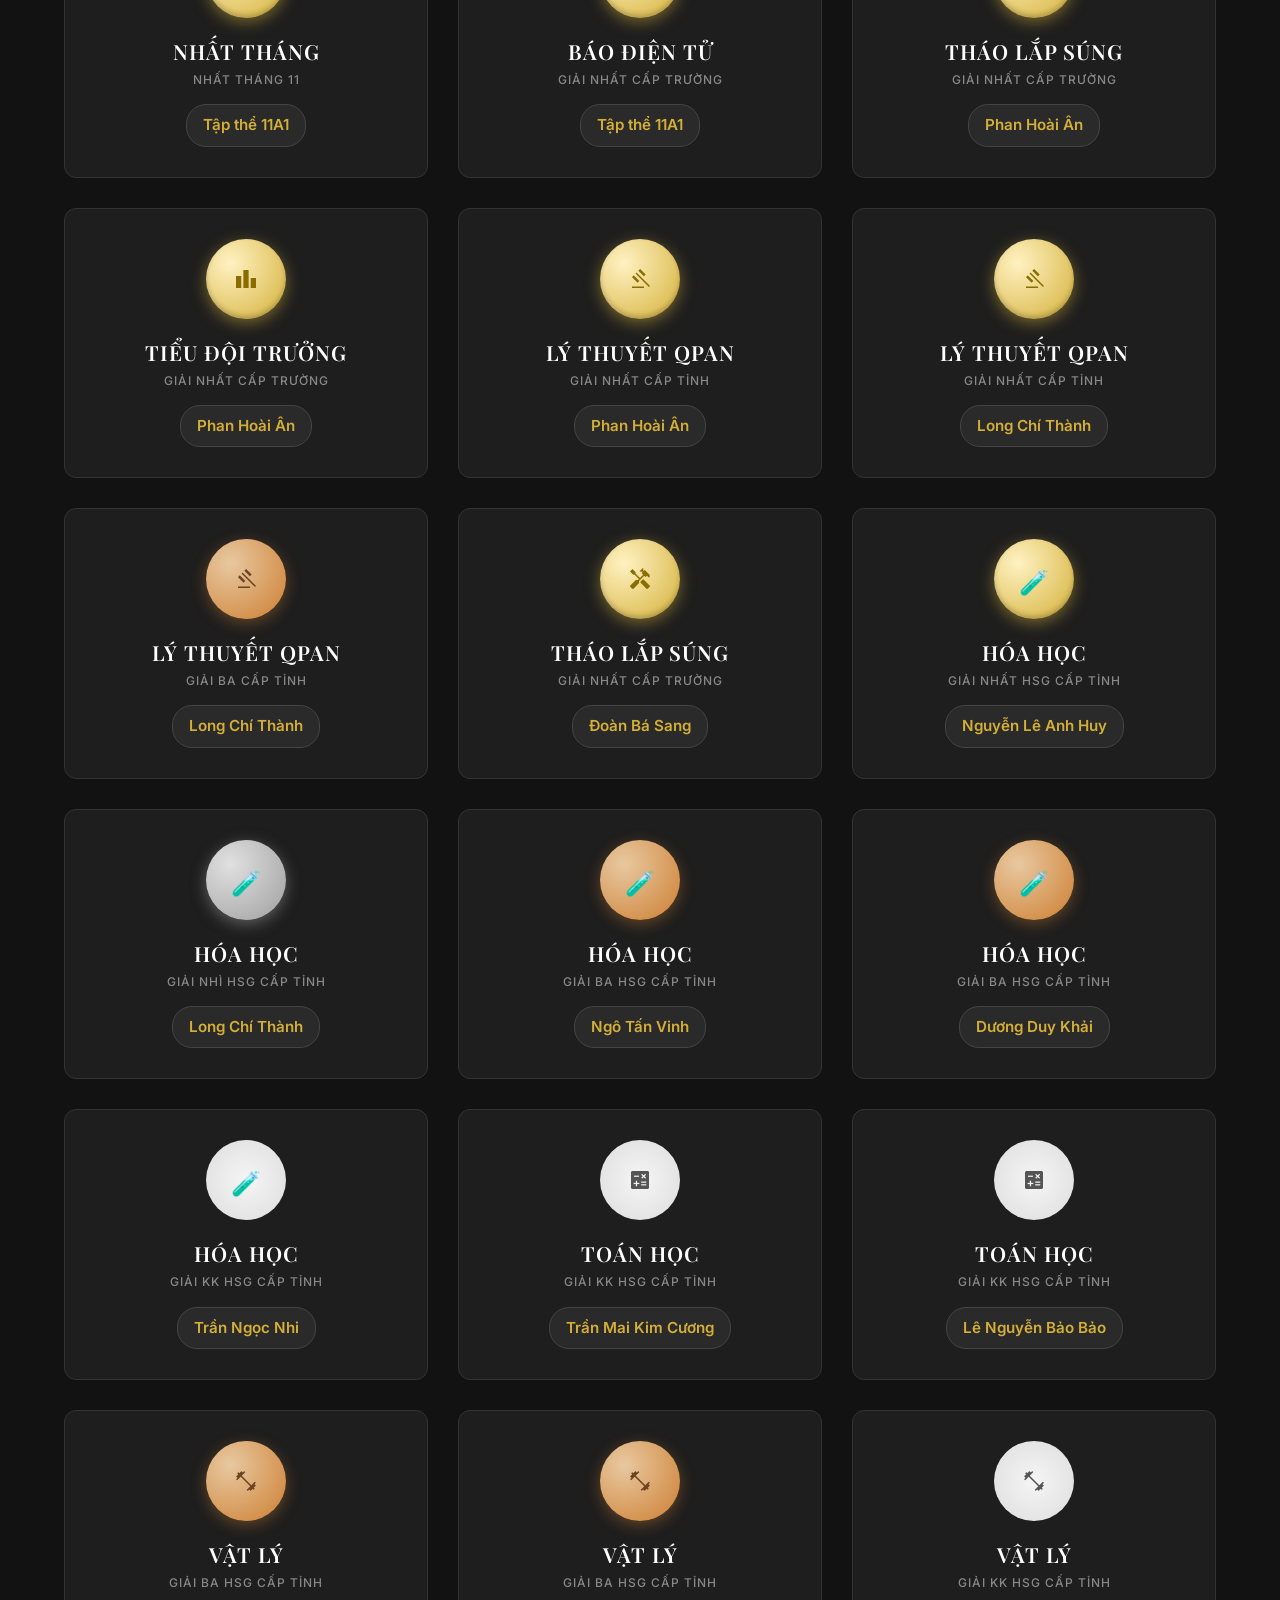
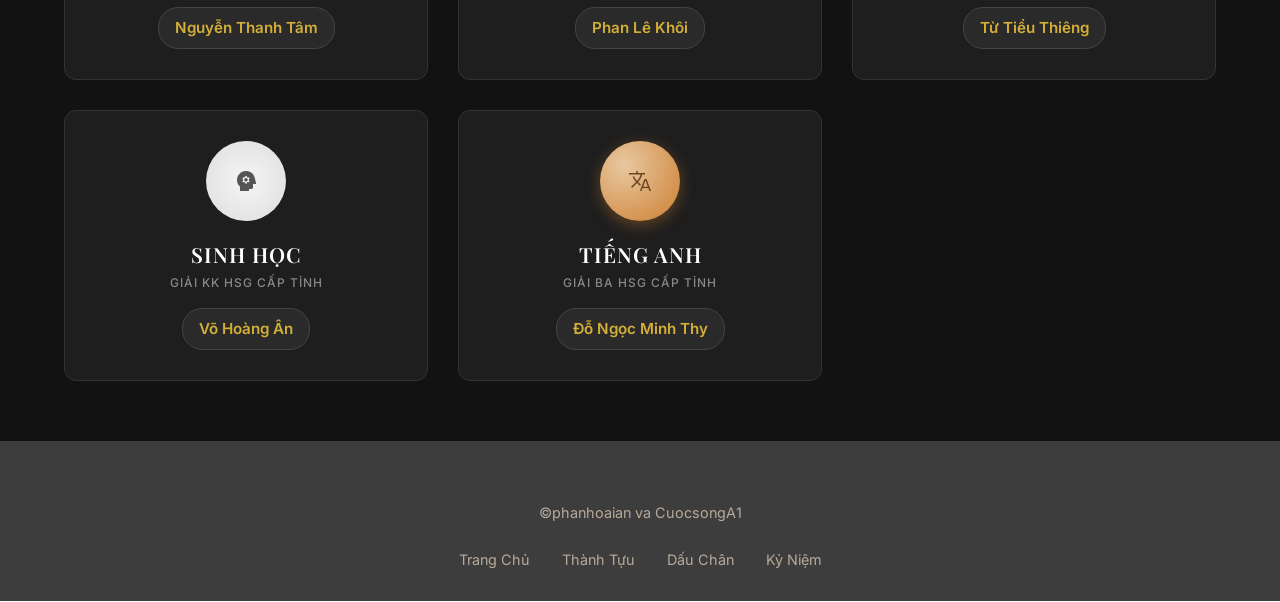
==== commit b173f8a3: "Add files via upload" ====
--- a/achievements/index.html
+++ b/achievements/index.html
@@ -28,6 +28,7 @@
                 <li><a href="https://shungching.github.io/cuocsonga1/">Trang Chủ</a></li>
                 <li><a href="https://shungching.github.io/cuocsonga1/achievements" class="active">Thành Tựu</a></li>
                 <li><a href="https://shungching.github.io/cuocsonga1/timeline">Dấu Chân</a></li>
+                <li><a href="https://shungching.github.io/cuocsonga1/bch">Góc Chi Đoàn Số</a></li>
                 <li><a href="https://drive.google.com/drive/folders/1b-xM9OxWRx40yR7_NTK7ebSOd1DAEus-?usp=sharing">Kỷ Niệm</a></li>
             </ul>
         </div>
